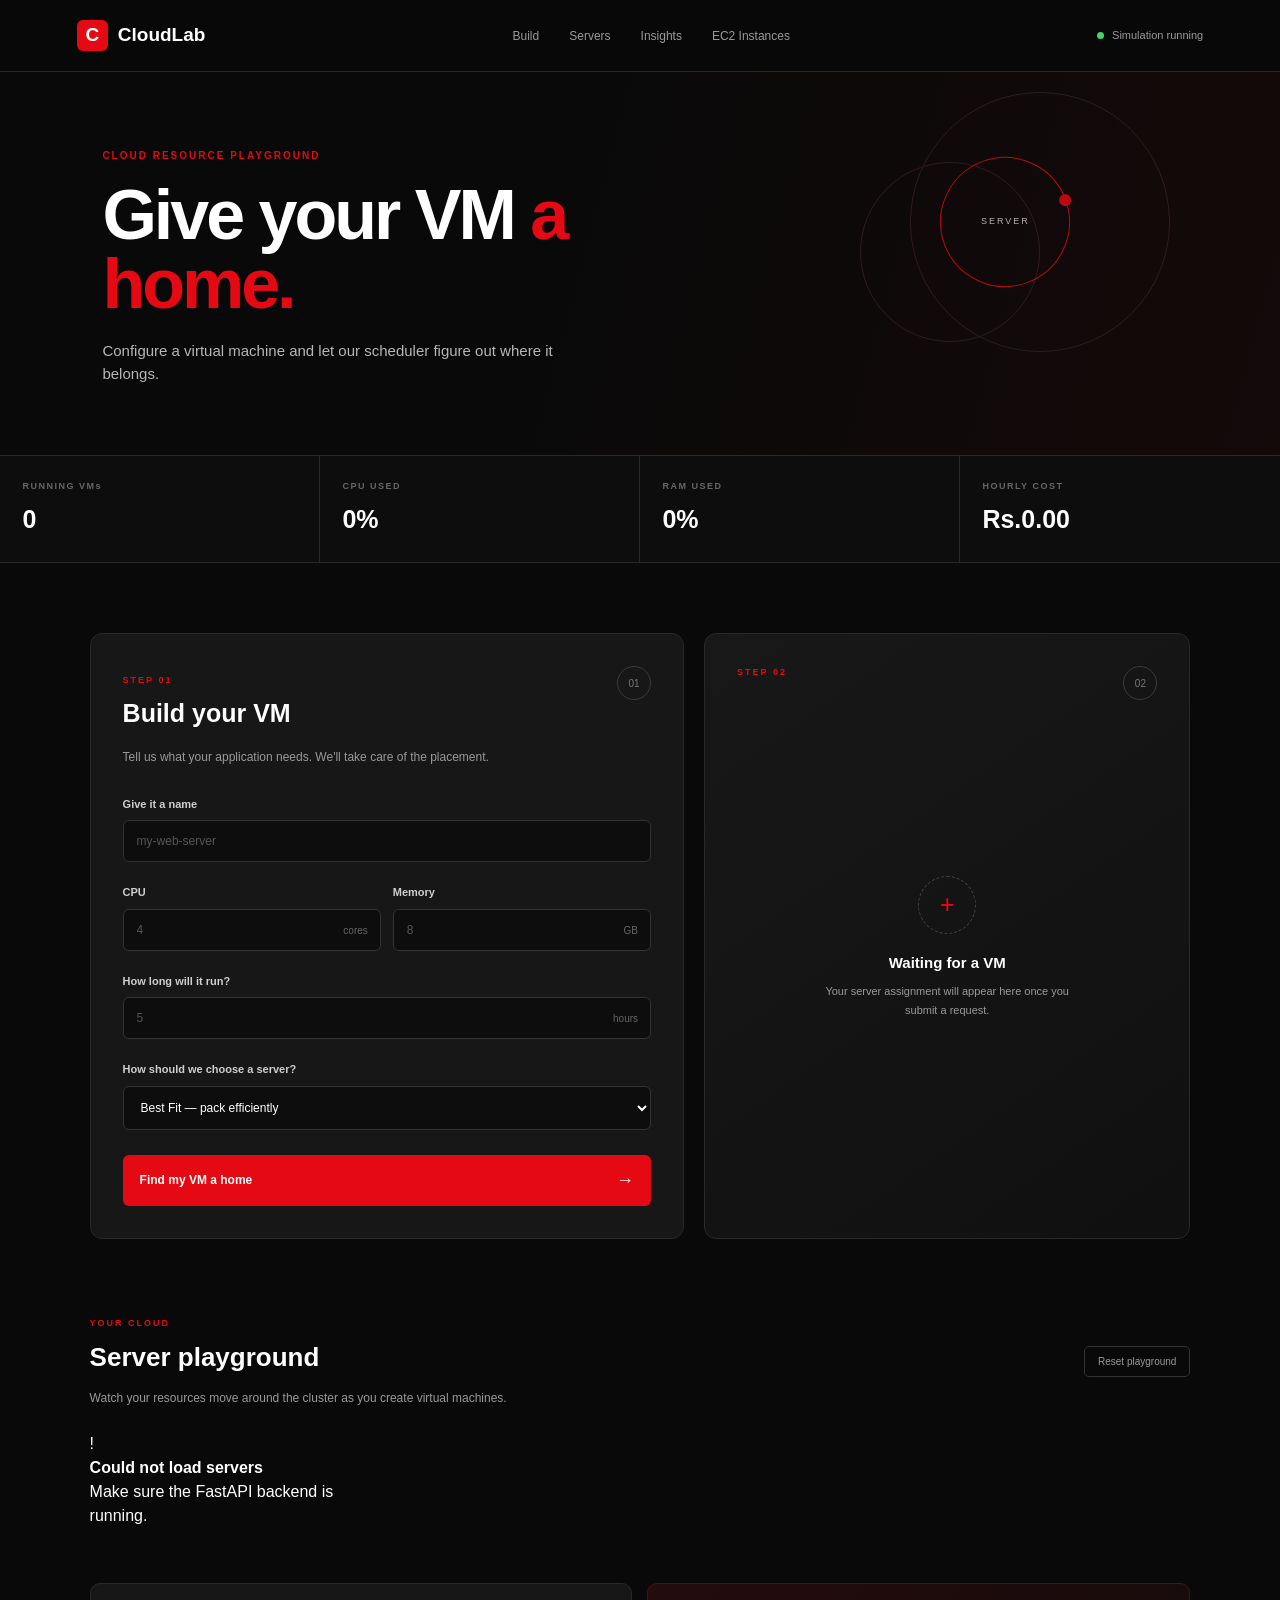
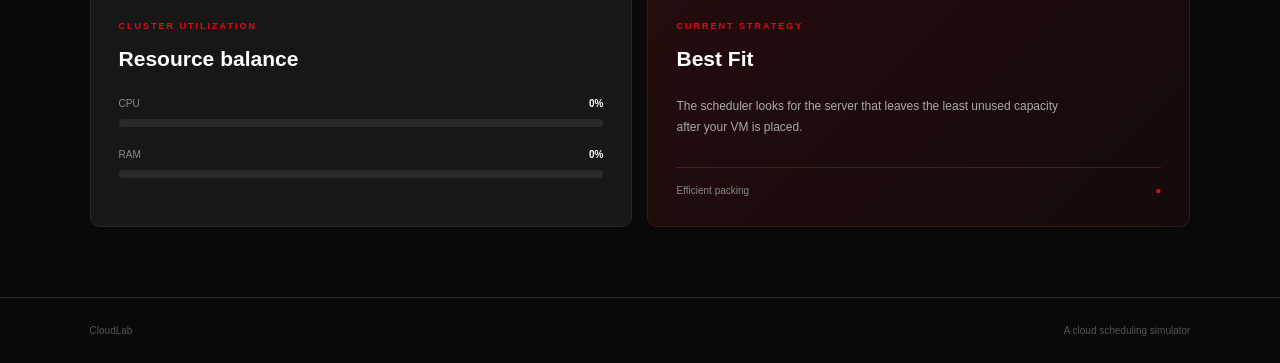
==== frontend/index.html @ a7b3559a "Initial commit" ====
<!DOCTYPE html>
<html lang="en">

<head>

    <meta charset="UTF-8">

    <meta
        name="viewport"
        content="width=device-width, initial-scale=1.0"
    >

    <title>CloudLab — Build Your VM</title>

    <link
        rel="stylesheet"
        href="style.css"
    >

</head>


<body>

    <header class="navbar">

        <div class="logo">

            <span class="logo-mark">
                C
            </span>

            <span>
                CloudLab
            </span>

        </div>


        <nav>

            <a href="#build">
                Build
            </a>

            <a href="#servers">
                Servers
            </a>

            <a href="#analytics">
                Insights
            </a>
            <a href="ec2.html">
                EC2 Instances
            </a>

        </nav>


        <div class="status">

            <span></span>

            Simulation running

        </div>

    </header>

    <section class="hero">

        <div class="hero-content">

            <span class="hero-tag">
                CLOUD RESOURCE PLAYGROUND
            </span>

            <h1>
                Give your VM
                <span>a home.</span>
            </h1>

            <p>
                Configure a virtual machine and let our
                scheduler figure out where it belongs.
            </p>

        </div>


        <div class="hero-decoration">

            <div class="cloud cloud-one"></div>

            <div class="cloud cloud-two"></div>

            <div class="server-orbit">

                <div class="orbit-dot"></div>

            </div>

        </div>

    </section>

    <section class="quick-stats">

        <div class="stat">

            <span>
                RUNNING VMs
            </span>

            <strong id="activeVMs">
                0
            </strong>

        </div>


        <div class="stat">

            <span>
                CPU USED
            </span>

            <strong id="cpuUtilization">
                0%
            </strong>

        </div>


        <div class="stat">

            <span>
                RAM USED
            </span>

            <strong id="ramUtilization">
                0%
            </strong>

        </div>


        <div class="stat">

            <span>
                HOURLY COST
            </span>

            <strong id="hourlyCost">
                Rs.0.00
            </strong>

        </div>

    </section>

    <main id="build" class="content">

        <section class="build-layout">

            <div class="builder">

                <div class="section-heading">

                    <div>

                        <span>
                            STEP 01
                        </span>

                        <h2>
                            Build your VM
                        </h2>

                    </div>

                    <div class="step-circle">
                        01
                    </div>

                </div>


                <p class="helper-text">
                    Tell us what your application needs.
                    We'll take care of the placement.
                </p>


                <form id="vmForm">


                    <div class="input-group">

                        <label for="vmName">
                            Give it a name
                        </label>

                        <input
                            id="vmName"
                            type="text"
                            placeholder="my-web-server"
                            required
                        >

                    </div>



                    <div class="resource-selection">

                        <div class="resource-input">

                            <label for="cpu">
                                CPU
                            </label>

                            <div class="input-with-unit">

                                <input
                                    id="cpu"
                                    type="number"
                                    min="1"
                                    placeholder="4"
                                    required
                                >

                                <span>
                                    cores
                                </span>

                            </div>

                        </div>


                        <div class="resource-input">

                            <label for="ram">
                                Memory
                            </label>

                            <div class="input-with-unit">

                                <input
                                    id="ram"
                                    type="number"
                                    min="1"
                                    placeholder="8"
                                    required
                                >

                                <span>
                                    GB
                                </span>

                            </div>

                        </div>

                    </div>



                    <div class="input-group">

                        <label for="duration">
                            How long will it run?
                        </label>

                        <div class="duration-row">

                            <input
                                id="duration"
                                type="number"
                                min="0.5"
                                step="0.5"
                                placeholder="5"
                                required
                            >

                            <span>
                                hours
                            </span>

                        </div>

                    </div>



                    <div class="algorithm-choice">

                        <label>
                            How should we choose a server?
                        </label>

                        <select id="algorithm">

                            <option value="best_fit">
                                Best Fit — pack efficiently
                            </option>

                            <option value="first_fit">
                                First Fit — use the first available
                            </option>

                        </select>

                    </div>



                    <button
                        class="build-button"
                        type="submit"
                    >

                        <span>
                            Find my VM a home
                        </span>

                        <span class="button-arrow">
                            →
                        </span>

                    </button>


                </form>

            </div>



            <!-- RESULT -->

            <div class="result-card">

                <div class="result-top">

                    <span>
                        STEP 02
                    </span>

                    <div class="step-circle">
                        02
                    </div>

                </div>


                <div
                    id="allocationResult"
                    class="result-content"
                >

                    <div class="waiting">

                        <div class="waiting-icon">
                            +
                        </div>

                        <h3>
                            Waiting for a VM
                        </h3>

                        <p>
                            Your server assignment will
                            appear here once you submit
                            a request.
                        </p>

                    </div>

                </div>

            </div>


        </section>

        <section
            id="servers"
            class="servers-section"
        >

            <div class="section-title-row">

                <div>

                    <span>
                        YOUR CLOUD
                    </span>

                    <h2>
                        Server playground
                    </h2>

                </div>


                <button
                    id="resetButton"
                    class="reset"
                >
                    Reset playground
                </button>

            </div>


            <p class="section-description">
                Watch your resources move around the cluster
                as you create virtual machines.
            </p>


            <div
                id="serverGrid"
                class="server-grid"
            >

            </div>


        </section>



        <!-- INSIGHTS -->

        <section
            id="analytics"
            class="insights"
        >

            <div class="insight-card">

                <span>
                    CLUSTER UTILIZATION
                </span>

                <h3>
                    Resource balance
                </h3>


                <div class="big-progress">

                    <div class="progress-label">

                        <span>
                            CPU
                        </span>

                        <strong id="cpuChartValue">
                            0%
                        </strong>

                    </div>

                    <div class="track">

                        <div
                            id="cpuBar"
                            class="fill"
                        ></div>

                    </div>

                </div>


                <div class="big-progress">

                    <div class="progress-label">

                        <span>
                            RAM
                        </span>

                        <strong id="ramChartValue">
                            0%
                        </strong>

                    </div>

                    <div class="track">

                        <div
                            id="ramBar"
                            class="fill"
                        ></div>

                    </div>

                </div>

            </div>



            <div class="insight-card red-card">

                <span>
                    CURRENT STRATEGY
                </span>

                <h3>
                    Best Fit
                </h3>

                <p>
                    The scheduler looks for the server
                    that leaves the least unused capacity
                    after your VM is placed.
                </p>

                <div class="strategy-line">

                    <span>
                        Efficient packing
                    </span>

                    <span>
                        ●
                    </span>

                </div>

            </div>

        </section>


    </main>



    <footer>

        <span>
            CloudLab
        </span>

        <span>
            A cloud scheduling simulator
        </span>

    </footer>


    <script src="script.js"></script>

</body>

</html>
---- frontend/style.css ----
* {
    box-sizing: border-box;
    margin: 0;
    padding: 0;
}


:root {

    --black: #090909;

    --dark: #111111;

    --card: #171717;

    --card-light: #1e1e1e;

    --red: #e50914;

    --red-light: #ff2833;

    --cream: #f5f2ed;

    --white: #ffffff;

    --grey: #999999;

    --dark-grey: #666666;

    --line: #292929;

}


html {
    scroll-behavior: smooth;
}


body {

    font-family:
        Arial,
        Helvetica,
        sans-serif;

    background: var(--black);

    color: var(--white);

    line-height: 1.5;

}


/* ==============================================
   NAVBAR
============================================== */

.navbar {

    height: 72px;

    display: flex;

    align-items: center;

    justify-content: space-between;

    padding: 0 6%;

    border-bottom: 1px solid var(--line);

    background: rgba(9, 9, 9, 0.96);

    position: sticky;

    top: 0;

    z-index: 100;

}


.logo {

    display: flex;

    align-items: center;

    gap: 10px;

    font-size: 19px;

    font-weight: 700;

}


.logo-mark {

    width: 31px;

    height: 31px;

    display: flex;

    align-items: center;

    justify-content: center;

    background: var(--red);

    border-radius: 6px;

    font-weight: 900;

}


.navbar nav {

    display: flex;

    gap: 30px;

}


.navbar nav a {

    color: var(--grey);

    text-decoration: none;

    font-size: 12px;

    transition: 0.2s;

}


.navbar nav a:hover {

    color: white;

}


.status {

    display: flex;

    align-items: center;

    gap: 8px;

    color: var(--grey);

    font-size: 11px;

}


.status span {

    width: 7px;

    height: 7px;

    background: #46d369;

    border-radius: 50%;

}


/* ==============================================
   HERO
============================================== */

.hero {

    position: relative;

    min-height: 330px;

    padding: 70px 8%;

    overflow: hidden;

    background:
        linear-gradient(
            105deg,
            #090909 40%,
            #15090a
        );

}


.hero-content {

    position: relative;

    z-index: 2;

    max-width: 650px;

}


.hero-tag {

    display: inline-block;

    color: var(--red);

    font-size: 10px;

    font-weight: 700;

    letter-spacing: 2px;

    margin-bottom: 18px;

}


.hero h1 {

    font-size: clamp(42px, 6vw, 70px);

    line-height: 0.98;

    letter-spacing: -3px;

    margin-bottom: 22px;

}


.hero h1 span {

    color: var(--red);

}


.hero p {

    color: #b6b6b6;

    max-width: 490px;

    font-size: 15px;

}


.hero-decoration {

    position: absolute;

    right: 7%;

    top: 20px;

    width: 430px;

    height: 290px;

    opacity: 0.8;

}


.cloud {

    position: absolute;

    border: 1px solid #3b2022;

    border-radius: 50%;

}


.cloud-one {

    width: 260px;

    height: 260px;

    right: 20px;

    top: 0;

}


.cloud-two {

    width: 180px;

    height: 180px;

    right: 150px;

    top: 70px;

}


.server-orbit {

    position: absolute;

    width: 130px;

    height: 130px;

    border: 1px solid var(--red);

    border-radius: 50%;

    right: 120px;

    top: 65px;

    display: flex;

    align-items: center;

    justify-content: center;

    transform: rotate(-20deg);

}


.server-orbit::after {

    content: "SERVER";

    position: absolute;

    font-size: 9px;

    letter-spacing: 2px;

    color: #d8d8d8;

    transform: rotate(20deg);

}


.orbit-dot {

    width: 12px;

    height: 12px;

    background: var(--red);

    border-radius: 50%;

    position: absolute;

    right: -6px;

    top: 58px;

}


/* ==============================================
   STATS
============================================== */

.quick-stats {

    display: grid;

    grid-template-columns:
        repeat(4, 1fr);

    border-top: 1px solid var(--line);

    border-bottom: 1px solid var(--line);

    background: #0d0d0d;

}


.stat {

    padding: 24px 7%;

    border-right: 1px solid var(--line);

}


.stat:last-child {

    border-right: none;

}


.stat span {

    display: block;

    color: var(--dark-grey);

    font-size: 9px;

    font-weight: 700;

    letter-spacing: 1.5px;

    margin-bottom: 7px;

}


.stat strong {

    font-size: 25px;

}


/* ==============================================
   CONTENT
============================================== */

.content {

    width: 86%;

    max-width: 1250px;

    margin: 70px auto;

}


/* ==============================================
   BUILD
============================================== */

.build-layout {

    display: grid;

    grid-template-columns:
        1.1fr 0.9fr;

    gap: 20px;

}


.builder,
.result-card {

    background: var(--card);

    border: 1px solid var(--line);

    border-radius: 12px;

    padding: 32px;

}


.section-heading {

    display: flex;

    align-items: flex-start;

    justify-content: space-between;

}


.section-heading > div:first-child span,
.result-top > span {

    color: var(--red);

    font-size: 9px;

    font-weight: 800;

    letter-spacing: 2px;

}


.section-heading h2 {

    font-size: 25px;

    margin-top: 5px;

}


.step-circle {

    width: 34px;

    height: 34px;

    border: 1px solid #3b3b3b;

    border-radius: 50%;

    display: flex;

    align-items: center;

    justify-content: center;

    color: #777;

    font-size: 10px;

}


.helper-text {

    color: var(--grey);

    font-size: 12px;

    max-width: 420px;

    margin: 15px 0 30px;

}


/* FORM */

.input-group {

    margin-bottom: 22px;

}


.input-group label,
.resource-input label,
.algorithm-choice label {

    display: block;

    color: #cfcfcf;

    font-size: 11px;

    font-weight: 600;

    margin-bottom: 8px;

}


input,
select {

    width: 100%;

    border: 1px solid #333;

    background: #0d0d0d;

    color: white;

    border-radius: 6px;

    padding: 13px;

    outline: none;

    font-size: 12px;

    transition: 0.2s;

}


input:focus,
select:focus {

    border-color: var(--red);

}


input::placeholder {

    color: #555;

}


.resource-selection {

    display: grid;

    grid-template-columns:
        1fr 1fr;

    gap: 12px;

    margin-bottom: 22px;

}


.input-with-unit,
.duration-row {

    position: relative;

}


.input-with-unit input,
.duration-row input {

    padding-right: 65px;

}


.input-with-unit span,
.duration-row span {

    position: absolute;

    right: 13px;

    top: 50%;

    transform: translateY(-50%);

    color: #666;

    font-size: 10px;

}


.algorithm-choice {

    margin-bottom: 25px;

}


/* BUTTON */

.build-button {

    width: 100%;

    border: none;

    background: var(--red);

    color: white;

    border-radius: 6px;

    padding: 15px 17px;

    display: flex;

    align-items: center;

    justify-content: space-between;

    cursor: pointer;

    font-size: 12px;

    font-weight: 700;

    transition: 0.2s;

}


.build-button:hover {

    background: var(--red-light);

    transform: translateY(-2px);

}


.button-arrow {

    font-size: 18px;

}


/* ==============================================
   RESULT
============================================== */

.result-card {

    background:
        linear-gradient(
            145deg,
            #181818,
            #101010
        );

}


.result-top {

    display: flex;

    align-items: flex-start;

    justify-content: space-between;

}


.result-content {

    height: calc(100% - 45px);

    min-height: 330px;

    display: flex;

    align-items: center;

    justify-content: center;

}


.waiting {

    text-align: center;

    max-width: 250px;

}


.waiting-icon {

    width: 58px;

    height: 58px;

    margin: 0 auto 18px;

    border: 1px dashed #444;

    border-radius: 50%;

    display: flex;

    align-items: center;

    justify-content: center;

    color: var(--red);

    font-size: 25px;

}


.waiting h3 {

    font-size: 15px;

    margin-bottom: 8px;

}


.waiting p {

    color: var(--grey);

    font-size: 11px;

    line-height: 1.7;

}


/* ==============================================
   SERVER PLAYGROUND
============================================== */

.servers-section {

    margin-top: 70px;

}


.section-title-row {

    display: flex;

    align-items: flex-end;

    justify-content: space-between;

}


.section-title-row > div span {

    color: var(--red);

    font-size: 9px;

    font-weight: 800;

    letter-spacing: 2px;

}


.section-title-row h2 {

    font-size: 26px;

    margin-top: 5px;

}


.section-description {

    color: var(--grey);

    font-size: 12px;

    margin: 12px 0 25px;

}


.reset {

    background: none;

    border: 1px solid #333;

    color: #999;

    padding: 9px 13px;

    border-radius: 5px;

    font-size: 10px;

    cursor: pointer;

}


.reset:hover {

    border-color: var(--red);

    color: white;

}


.server-grid {

    display: grid;

    grid-template-columns:
        repeat(4, 1fr);

    gap: 14px;

}


.server-card {

    background: var(--card);

    border: 1px solid var(--line);

    border-radius: 9px;

    padding: 20px;

    transition: 0.25s;

}


.server-card:hover {

    transform: translateY(-4px);

    border-color: #444;

}


.server-card.active {

    border-color: var(--red);

}


.server-title {

    display: flex;

    justify-content: space-between;

    align-items: center;

    margin-bottom: 22px;

}


.server-name {

    font-weight: 700;

    font-size: 13px;

}


.server-status {

    width: 7px;

    height: 7px;

    background: #46d369;

    border-radius: 50%;

}


.resource {

    margin-bottom: 17px;

}


.resource-info {

    display: flex;

    justify-content: space-between;

    margin-bottom: 7px;

    color: #777;

    font-size: 9px;

}


.resource-info strong {

    color: #aaa;

}


.progress-track {

    height: 6px;

    background: #292929;

    border-radius: 10px;

    overflow: hidden;

}


.progress-fill {

    height: 100%;

    background: var(--red);

    transition: width 0.6s ease;

}


.server-footer {

    border-top: 1px solid #292929;

    padding-top: 13px;

    display: flex;

    justify-content: space-between;

    color: #666;

    font-size: 9px;

}


.server-footer strong {

    color: #aaa;

}


/* ==============================================
   INSIGHTS
============================================== */

.insights {

    display: grid;

    grid-template-columns:
        1fr 1fr;

    gap: 15px;

    margin-top: 55px;

}


.insight-card {

    background: var(--card);

    border: 1px solid var(--line);

    border-radius: 10px;

    padding: 28px;

}


.insight-card > span {

    color: var(--red);

    font-size: 9px;

    font-weight: 800;

    letter-spacing: 2px;

}


.insight-card h3 {

    font-size: 21px;

    margin: 7px 0 22px;

}


.big-progress {

    margin-bottom: 20px;

}


.progress-label {

    display: flex;

    justify-content: space-between;

    color: #888;

    font-size: 10px;

    margin-bottom: 8px;

}


.progress-label strong {

    color: white;

}


.track {

    height: 8px;

    background: #292929;

    border-radius: 20px;

    overflow: hidden;

}


.fill {

    height: 100%;

    width: 0;

    background: var(--red);

    transition: width 0.6s;

}


.red-card {

    background:
        linear-gradient(
            135deg,
            #250b0d,
            #130b0b
        );

    border-color: #421619;

}


.red-card p {

    color: #aaa;

    font-size: 12px;

    line-height: 1.7;

    max-width: 400px;

}


.strategy-line {

    margin-top: 30px;

    padding-top: 15px;

    border-top: 1px solid #482022;

    display: flex;

    justify-content: space-between;

    color: #888;

    font-size: 10px;

}


.strategy-line span:last-child {

    color: var(--red);

}


/* ==============================================
   FOOTER
============================================== */

footer {

    border-top: 1px solid var(--line);

    padding: 25px 7%;

    display: flex;

    justify-content: space-between;

    color: #555;

    font-size: 10px;

}


/* ==============================================
   RESPONSIVE
============================================== */

@media (max-width: 950px) {

    .hero-decoration {
        opacity: 0.25;
    }

    .build-layout {
        grid-template-columns: 1fr;
    }

    .server-grid {
        grid-template-columns:
            repeat(2, 1fr);
    }

}


@media (max-width: 650px) {

    .navbar {
        padding: 0 5%;
    }

    .navbar nav {
        display: none;
    }

    .hero {
        padding: 55px 7%;
    }

    .hero h1 {
        font-size: 45px;
    }

    .quick-stats {
        grid-template-columns:
            repeat(2, 1fr);
    }

    .stat {
        border-bottom: 1px solid var(--line);
    }

    .content {
        width: 90%;
        margin: 45px auto;
    }

    .builder,
    .result-card {
        padding: 23px;
    }

    .resource-selection {
        grid-template-columns: 1fr;
    }

    .server-grid,
    .insights {
        grid-template-columns: 1fr;
    }

    .section-title-row {
        align-items: flex-start;
        gap: 15px;
        flex-direction: column;
    }

    footer {
        flex-direction: column;
        gap: 8px;
    }

}
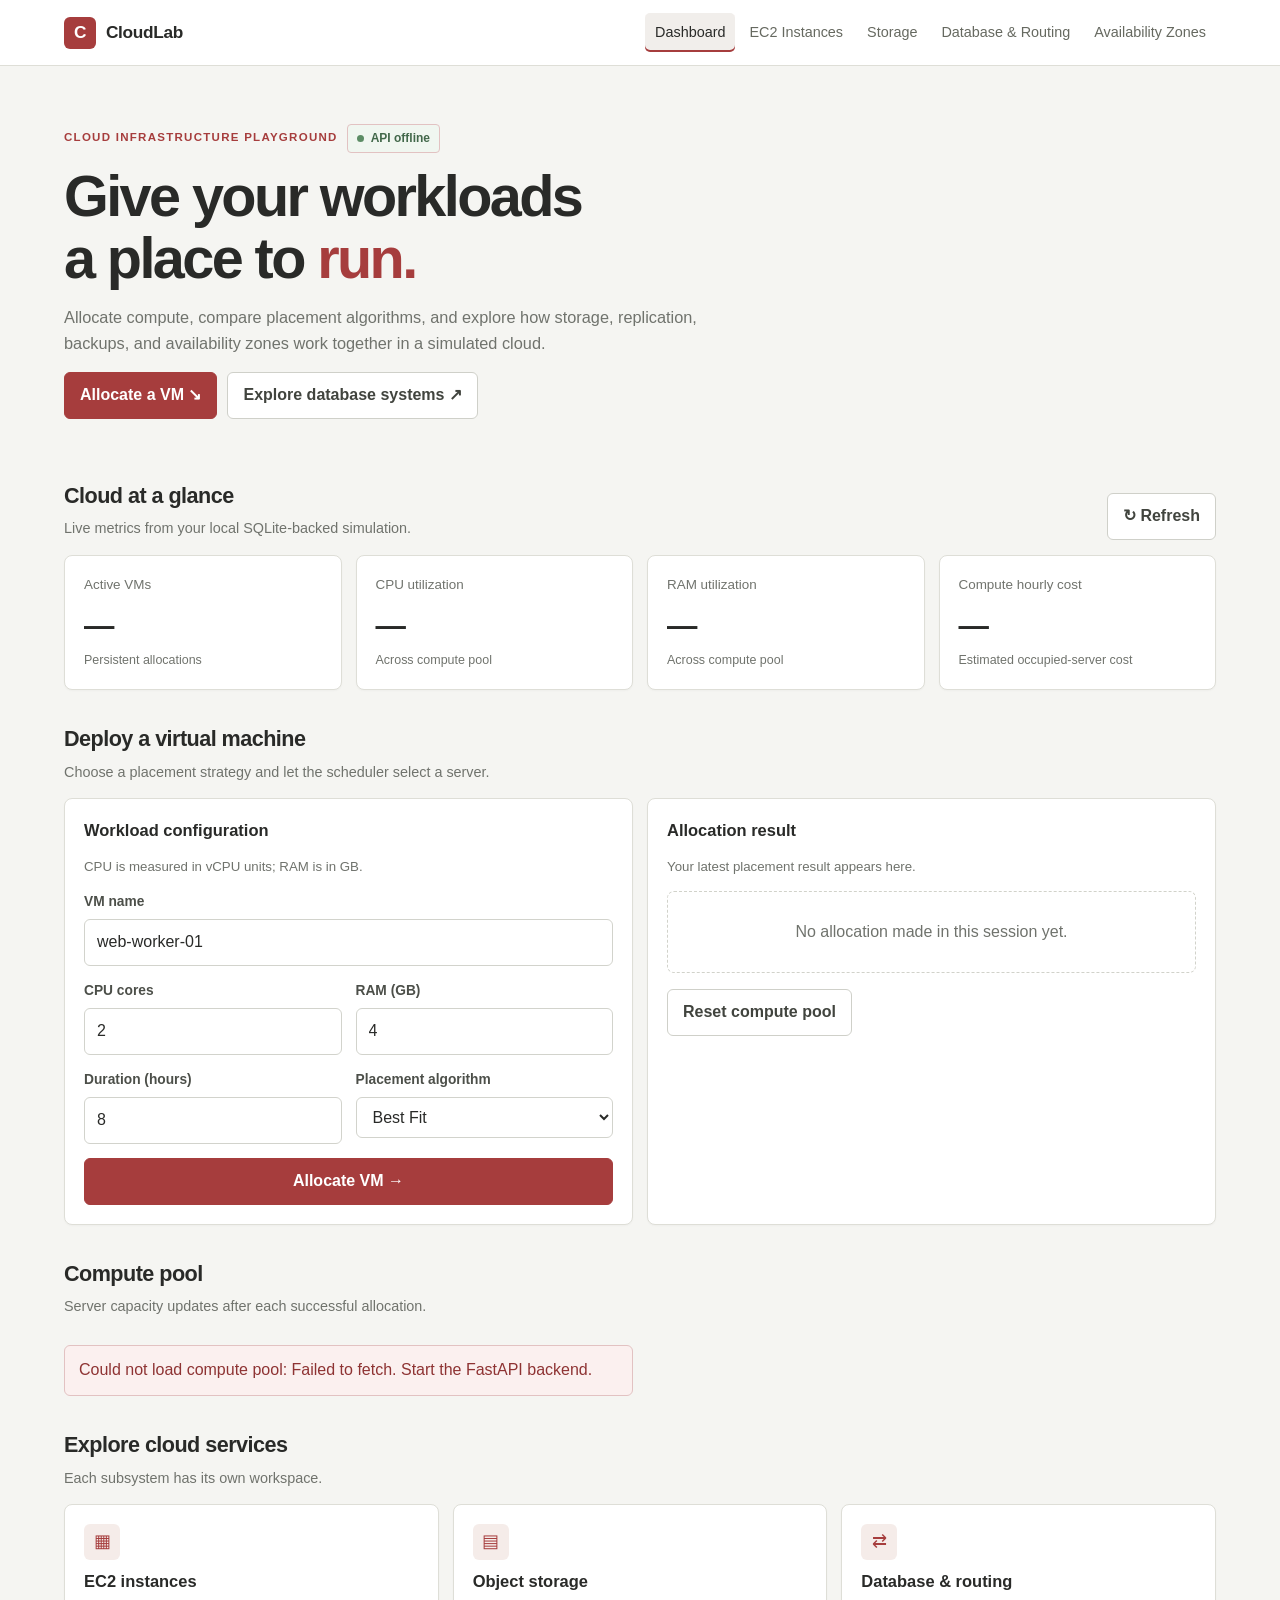
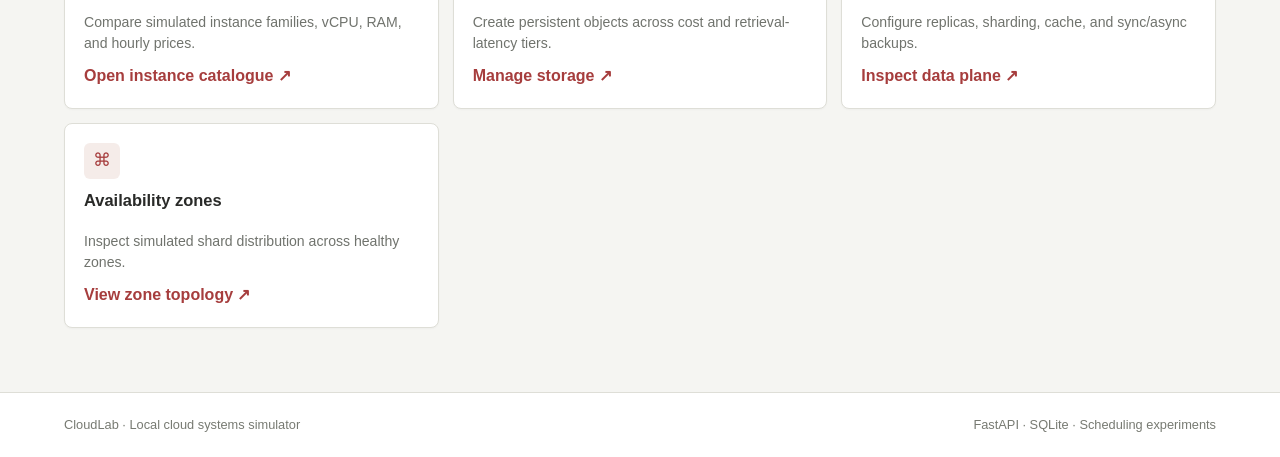
==== commit f98141f9: "Added more features" ====
--- a/frontend/index.html
+++ b/frontend/index.html
@@ -1,563 +1,87 @@
-<!DOCTYPE html>
-<html lang="en">
-
-<head>
-
-    <meta charset="UTF-8">
-
-    <meta
-        name="viewport"
-        content="width=device-width, initial-scale=1.0"
-    >
-
-    <title>CloudLab — Build Your VM</title>
-
-    <link
-        rel="stylesheet"
-        href="style.css"
-    >
-
-</head>
-
-
+<!doctype html>
+<html lang="en"><head><meta charset="utf-8"><meta name="viewport" content="width=device-width,initial-scale=1"><title>CloudLab — Resource Simulator</title><link rel="stylesheet" href="style.css"></head>
 <body>
 
-    <header class="navbar">
+<header class="navbar">
+  <a class="brand" href="index.html"><span class="brand-mark">C</span><span>CloudLab</span></a>
+  <nav class="nav-links">
+    <a href="index.html" data-nav="dashboard">Dashboard</a>
+    <a href="ec2.html" data-nav="ec2">EC2 Instances</a>
+    <a href="storage.html" data-nav="storage">Storage</a>
+    <a href="load-balancer.html" data-nav="database">Database & Routing</a>
+    <a href="availability-zones.html" data-nav="zones">Availability Zones</a>
+  </nav>
+</header>
 
-        <div class="logo">
-
-            <span class="logo-mark">
-                C
-            </span>
-
-            <span>
-                CloudLab
-            </span>
-
-        </div>
-
-
-        <nav>
-
-            <a href="#build">
-                Build
-            </a>
-
-            <a href="#servers">
-                Servers
-            </a>
-
-            <a href="#analytics">
-                Insights
-            </a>
-            <a href="ec2.html">
-                EC2 Instances
-            </a>
-
-        </nav>
-
-
-        <div class="status">
-
-            <span></span>
-
-            Simulation running
-
-        </div>
-
-    </header>
-
-    <section class="hero">
-
-        <div class="hero-content">
-
-            <span class="hero-tag">
-                CLOUD RESOURCE PLAYGROUND
-            </span>
-
-            <h1>
-                Give your VM
-                <span>a home.</span>
-            </h1>
-
-            <p>
-                Configure a virtual machine and let our
-                scheduler figure out where it belongs.
-            </p>
-
-        </div>
-
-
-        <div class="hero-decoration">
-
-            <div class="cloud cloud-one"></div>
-
-            <div class="cloud cloud-two"></div>
-
-            <div class="server-orbit">
-
-                <div class="orbit-dot"></div>
-
-            </div>
-
-        </div>
-
-    </section>
-
-    <section class="quick-stats">
-
-        <div class="stat">
-
-            <span>
-                RUNNING VMs
-            </span>
-
-            <strong id="activeVMs">
-                0
-            </strong>
-
-        </div>
-
-
-        <div class="stat">
-
-            <span>
-                CPU USED
-            </span>
-
-            <strong id="cpuUtilization">
-                0%
-            </strong>
-
-        </div>
-
-
-        <div class="stat">
-
-            <span>
-                RAM USED
-            </span>
-
-            <strong id="ramUtilization">
-                0%
-            </strong>
-
-        </div>
-
-
-        <div class="stat">
-
-            <span>
-                HOURLY COST
-            </span>
-
-            <strong id="hourlyCost">
-                Rs.0.00
-            </strong>
-
-        </div>
-
-    </section>
-
-    <main id="build" class="content">
-
-        <section class="build-layout">
-
-            <div class="builder">
-
-                <div class="section-heading">
-
-                    <div>
-
-                        <span>
-                            STEP 01
-                        </span>
-
-                        <h2>
-                            Build your VM
-                        </h2>
-
-                    </div>
-
-                    <div class="step-circle">
-                        01
-                    </div>
-
-                </div>
-
-
-                <p class="helper-text">
-                    Tell us what your application needs.
-                    We'll take care of the placement.
-                </p>
-
-
-                <form id="vmForm">
-
-
-                    <div class="input-group">
-
-                        <label for="vmName">
-                            Give it a name
-                        </label>
-
-                        <input
-                            id="vmName"
-                            type="text"
-                            placeholder="my-web-server"
-                            required
-                        >
-
-                    </div>
-
-
-
-                    <div class="resource-selection">
-
-                        <div class="resource-input">
-
-                            <label for="cpu">
-                                CPU
-                            </label>
-
-                            <div class="input-with-unit">
-
-                                <input
-                                    id="cpu"
-                                    type="number"
-                                    min="1"
-                                    placeholder="4"
-                                    required
-                                >
-
-                                <span>
-                                    cores
-                                </span>
-
-                            </div>
-
-                        </div>
-
-
-                        <div class="resource-input">
-
-                            <label for="ram">
-                                Memory
-                            </label>
-
-                            <div class="input-with-unit">
-
-                                <input
-                                    id="ram"
-                                    type="number"
-                                    min="1"
-                                    placeholder="8"
-                                    required
-                                >
-
-                                <span>
-                                    GB
-                                </span>
-
-                            </div>
-
-                        </div>
-
-                    </div>
-
-
-
-                    <div class="input-group">
-
-                        <label for="duration">
-                            How long will it run?
-                        </label>
-
-                        <div class="duration-row">
-
-                            <input
-                                id="duration"
-                                type="number"
-                                min="0.5"
-                                step="0.5"
-                                placeholder="5"
-                                required
-                            >
-
-                            <span>
-                                hours
-                            </span>
-
-                        </div>
-
-                    </div>
-
-
-
-                    <div class="algorithm-choice">
-
-                        <label>
-                            How should we choose a server?
-                        </label>
-
-                        <select id="algorithm">
-
-                            <option value="best_fit">
-                                Best Fit — pack efficiently
-                            </option>
-
-                            <option value="first_fit">
-                                First Fit — use the first available
-                            </option>
-
-                        </select>
-
-                    </div>
-
-
-
-                    <button
-                        class="build-button"
-                        type="submit"
-                    >
-
-                        <span>
-                            Find my VM a home
-                        </span>
-
-                        <span class="button-arrow">
-                            →
-                        </span>
-
-                    </button>
-
-
-                </form>
-
-            </div>
-
-
-
-            <!-- RESULT -->
-
-            <div class="result-card">
-
-                <div class="result-top">
-
-                    <span>
-                        STEP 02
-                    </span>
-
-                    <div class="step-circle">
-                        02
-                    </div>
-
-                </div>
-
-
-                <div
-                    id="allocationResult"
-                    class="result-content"
-                >
-
-                    <div class="waiting">
-
-                        <div class="waiting-icon">
-                            +
-                        </div>
-
-                        <h3>
-                            Waiting for a VM
-                        </h3>
-
-                        <p>
-                            Your server assignment will
-                            appear here once you submit
-                            a request.
-                        </p>
-
-                    </div>
-
-                </div>
-
-            </div>
-
-
-        </section>
-
-        <section
-            id="servers"
-            class="servers-section"
-        >
-
-            <div class="section-title-row">
-
-                <div>
-
-                    <span>
-                        YOUR CLOUD
-                    </span>
-
-                    <h2>
-                        Server playground
-                    </h2>
-
-                </div>
-
-
-                <button
-                    id="resetButton"
-                    class="reset"
-                >
-                    Reset playground
-                </button>
-
-            </div>
-
-
-            <p class="section-description">
-                Watch your resources move around the cluster
-                as you create virtual machines.
-            </p>
-
-
-            <div
-                id="serverGrid"
-                class="server-grid"
-            >
-
-            </div>
-
-
-        </section>
-
-
-
-        <!-- INSIGHTS -->
-
-        <section
-            id="analytics"
-            class="insights"
-        >
-
-            <div class="insight-card">
-
-                <span>
-                    CLUSTER UTILIZATION
-                </span>
-
-                <h3>
-                    Resource balance
-                </h3>
-
-
-                <div class="big-progress">
-
-                    <div class="progress-label">
-
-                        <span>
-                            CPU
-                        </span>
-
-                        <strong id="cpuChartValue">
-                            0%
-                        </strong>
-
-                    </div>
-
-                    <div class="track">
-
-                        <div
-                            id="cpuBar"
-                            class="fill"
-                        ></div>
-
-                    </div>
-
-                </div>
-
-
-                <div class="big-progress">
-
-                    <div class="progress-label">
-
-                        <span>
-                            RAM
-                        </span>
-
-                        <strong id="ramChartValue">
-                            0%
-                        </strong>
-
-                    </div>
-
-                    <div class="track">
-
-                        <div
-                            id="ramBar"
-                            class="fill"
-                        ></div>
-
-                    </div>
-
-                </div>
-
-            </div>
-
-
-
-            <div class="insight-card red-card">
-
-                <span>
-                    CURRENT STRATEGY
-                </span>
-
-                <h3>
-                    Best Fit
-                </h3>
-
-                <p>
-                    The scheduler looks for the server
-                    that leaves the least unused capacity
-                    after your VM is placed.
-                </p>
-
-                <div class="strategy-line">
-
-                    <span>
-                        Efficient packing
-                    </span>
-
-                    <span>
-                        ●
-                    </span>
-
-                </div>
-
-            </div>
-
-        </section>
-
-
-    </main>
-
-
-
-    <footer>
-
-        <span>
-            CloudLab
+<main>
+  <section class="hero">
+    <div class="status-line">
+        <span class="eyebrow">Cloud infrastructure playground</span>
+        <span class="status">
+            <span class="dot"></span>
+            <span id="apiStatus">Checking API</span>
         </span>
-
-        <span>
-            A cloud scheduling simulator
-        </span>
-
-    </footer>
-
-
-    <script src="script.js"></script>
-
-</body>
-
-</html>+    </div>
+    <h1>Give your workloads<br>a place to <span style="color:var(--red)">run.</span></h1>
+    <p>Allocate compute, compare placement algorithms, and explore how storage, replication, backups, and availability zones work together in a simulated cloud.</p>
+    <div class="actions">
+        <a class="btn" href="#allocate">Allocate a VM ↘</a>
+        <a class="btn secondary" href="load-balancer.html">Explore database systems ↗</a>
+    </div>
+  </section>
+  <div class="section-head"><div>
+    <h2>Cloud at a glance</h2><p>Live metrics from your local SQLite-backed simulation.</p></div>
+    <button class="btn secondary" id="refreshBtn">↻ Refresh</button>
+</div>
+<section class="grid">
+    <article class="metric"><div class="label">Active VMs</div><div class="value" id="activeVms">—</div><div class="note">Persistent allocations</div></article>
+    <article class="metric"><div class="label">CPU utilization</div><div class="value" id="cpuUsage">—</div><div class="note">Across compute pool</div></article>
+    <article class="metric"><div class="label">RAM utilization</div><div class="value" id="ramUsage">—</div><div class="note">Across compute pool</div></article>
+    <article class="metric"><div class="label">Compute hourly cost</div><div class="value" id="hourlyCost">—</div><div class="note">Estimated occupied-server cost</div></article>
+  </section>
+  <div class="section-head" id="allocate">
+    <div>
+        <h2>Deploy a virtual machine</h2>
+        <p>Choose a placement strategy and let the scheduler select a server.</p>
+    </div>
+</div>
+  <section class="grid two">
+    <article class="panel">
+      <h3>Workload configuration</h3>
+      <p class="muted small">CPU is measured in vCPU units; RAM is in GB.</p>
+      <form id="vmForm" class="form-grid">
+        <div class="field full"><label for="vmName">VM name</label><input id="vmName" required maxlength="60" value="web-worker-01"></div>
+        <div class="field"><label for="vmCpu">CPU cores</label><input id="vmCpu" type="number" min="1" max="64" value="2" required></div>
+        <div class="field"><label for="vmRam">RAM (GB)</label><input id="vmRam" type="number" min="1" max="256" value="4" required></div>
+        <div class="field"><label for="vmDuration">Duration (hours)</label><input id="vmDuration" type="number" min=".1" max="8760" step=".1" value="8" required></div>
+        <div class="field"><label for="vmAlgorithm">Placement algorithm</label><select id="vmAlgorithm"><option value="best_fit">Best Fit</option><option value="first_fit">First Fit</option></select></div>
+        <div class="field full"><button class="btn" type="submit">Allocate VM →</button></div>
+      </form><div id="allocationFeedback" class="feedback hidden"></div>
+    </article>
+    <article class="panel">
+        <h3>Allocation result</h3>
+        <p class="muted small">Your latest placement result appears here.</p>
+        <div id="allocationResult" class="empty">No allocation made in this session yet.</div>
+        <div class="actions"><button class="btn secondary" id="resetCompute">Reset compute pool</button></div>
+        <div id="resetFeedback" class="feedback hidden"></div>
+    </article>
+  </section>
+  <div class="section-head">
+    <div>
+        <h2>Compute pool</h2>
+        <p>Server capacity updates after each successful allocation.</p>
+    </div>
+</div>
+  <section id="serverGrid" class="grid two">
+    <div class="empty">Loading servers…</div>
+</section>
+  <div class="section-head"><div><h2>Explore cloud services</h2><p>Each subsystem has its own workspace.</p></div></div>
+  <section class="grid three">
+    <a class="service-card" href="ec2.html"><span class="service-icon">▦</span><h3>EC2 instances</h3><p>Compare simulated instance families, vCPU, RAM, and hourly prices.</p><span class="arrow">Open instance catalogue ↗</span></a>
+    <a class="service-card" href="storage.html"><span class="service-icon">▤</span><h3>Object storage</h3><p>Create persistent objects across cost and retrieval-latency tiers.</p><span class="arrow">Manage storage ↗</span></a>
+    <a class="service-card" href="load-balancer.html"><span class="service-icon">⇄</span><h3>Database & routing</h3><p>Configure replicas, sharding, cache, and sync/async backups.</p><span class="arrow">Inspect data plane ↗</span></a>
+    <a class="service-card" href="availability-zones.html"><span class="service-icon">⌘</span><h3>Availability zones</h3><p>Inspect simulated shard distribution across healthy zones.</p><span class="arrow">View zone topology ↗</span></a>
+  </section>
+</main>
+<footer class="footer"><span>CloudLab · Local cloud systems simulator</span><span>FastAPI · SQLite · Scheduling experiments</span></footer>
+<script src="app.js"></script></body></html>
--- a/frontend/style.css
+++ b/frontend/style.css
@@ -1,1317 +1,545 @@
-* {
-    box-sizing: border-box;
+:root{
+    --bg:#f5f5f2;
+    --panel:#ffffff;
+    --panel2:#f0f0ec;
+    --line:#deded7;
+    --text:#292a28;
+    --muted:#70736d;
+    --red:#a63d3d;
+    --green:#47765a;
+    --amber:#9a702e
+}
+
+*{
+    box-sizing:border-box
+}
+html{
+    scroll-behavior:smooth
+}
+
+body{
+    margin:0;
+    background:var(--bg);
+    color:var(--text);
+    font-family:Inter,
+    "Segoe UI",Arial,sans-serif;
+    line-height:1.55
+}
+
+a{
+    color:inherit;
+    text-decoration:none
+}
+
+button,input,select,textarea{
+    font:inherit
+}
+
+button{cursor:pointer}
+.navbar{
+    min-height:66px;
+    display:flex;
+    align-items:center;
+    justify-content:space-between;
+    gap:20px;
+    padding:12px 5%;
+    border-bottom:1px solid var(--line);
+    background:#fff;
+    position:sticky;
+    top:0;
+    z-index:10
+}
+
+.brand{
+    display:flex;
+    align-items:center;
+    gap:10px;
+    font-size:1.08rem;
+    font-weight:750;
+    letter-spacing:-.02em;
+    white-space:nowrap
+}
+
+.brand-mark{
+    display:grid;
+    place-items:center;
+    background:var(--red);
+    color:#fff;
+    width:32px;
+    height:32px;
+    border-radius:6px;
+    font-weight:800
+}
+
+.nav-links{
+    display:flex;
+    align-items:center;
+    gap:4px;
+    flex-wrap:wrap
+}
+
+.nav-links a{
+    padding:8px 10px;
+    color:#666960;
+    border-radius:5px;
+    font-size:.9rem
+}
+
+.nav-links a:hover,.nav-links a.active{
+    background:#f1eeeb;color:var(--text)
+}
+
+.nav-links a.active{box-shadow:inset 0 -2px var(--red)}
+
+main{max-width:1200px;margin:0 auto;padding:36px 24px 64px}
+
+.eyebrow{
+    text-transform:uppercase;
+    letter-spacing:.11em;
+    font-size:.72rem;
+    font-weight:750;
+    color:var(--red)
+}
+
+.hero{padding:22px 0 28px;max-width:820px}
+.hero h1{
+    font-size:clamp(2.1rem,4.5vw,3.7rem);
+    line-height:1.08;
+    letter-spacing:-.045em;
+    margin:12px 0 15px;
+    font-weight:750
+}
+
+.hero p{color:var(--muted);font-size:1.02rem;max-width:700px}
+.section-head{
+    display:flex;
+    align-items:end;
+    justify-content:space-between;
+    gap:20px;
+    margin:32px 0 15px
+}
+
+.section-head h2{
+    margin:0;
+    font-size:1.35rem;
+    letter-spacing:-.025em
+}
+
+.section-head p{
+    margin:5px 0 0;
+    color:var(--muted);
+    font-size:.9rem
+}
+
+
+.grid {
+    display: grid;
+    grid-template-columns: repeat(4, minmax(0, 1fr));
+    gap: 14px;
+}
+
+.grid.two {
+    grid-template-columns: repeat(2, minmax(0, 1fr));
+}
+
+.grid.three {
+    grid-template-columns: repeat(3, minmax(0, 1fr));
+}
+
+.panel, .metric, .server-card, .service-card {
+    background: var(--panel);
+    border: 1px solid var(--line);
+    border-radius: 8px;
+    padding: 19px;
+    min-width: 0;
+    box-shadow: 0 1px 2px #25251a08;
+}
+
+.metric .label {
+    color: var(--muted);
+    font-size: 0.84rem;
+}
+
+.metric .value {
+    font-size: 1.9rem;
+    font-weight: 750;
+    letter-spacing: -0.035em;
+    margin: 6px 0 2px;
+}
+
+.metric .note {
+    color: var(--muted);
+    font-size: 0.78rem;
+}
+
+.panel h3, .server-card h3, .service-card h3 {
+    margin: 0 0 8px;
+    font-size: 1.03rem;
+}
+
+.muted {
+    color: var(--muted);
+}
+
+.small {
+    font-size: 0.83rem;
+}
+
+.form-grid {
+    display: grid;
+    grid-template-columns: repeat(2, minmax(0, 1fr));
+    gap: 14px;
+}
+
+.field {
+    display: flex;
+    flex-direction: column;
+    gap: 7px;
+}
+
+.field.full {
+    grid-column: 1 / -1;
+}
+
+.field label {
+    color: #4c4f49;
+    font-size: 0.86rem;
+    font-weight: 650;
+}
+
+.field input,
+.field select,
+.field textarea {
+    width: 100%;
+    background: #fff;
+    border: 1px solid #d2d3cc;
+    border-radius: 6px;
+    padding: 10px 12px;
+    color: var(--text);
+    outline: none;
+}
+
+.field input:focus,
+.field select:focus,
+.field textarea:focus {
+    border-color: var(--red);
+    box-shadow: 0 0 0 2px #a63d3d14;
+}
+
+.check-row {
+    display: flex;
+    align-items: center;
+    gap: 10px;
+    color: #4c4f49;
+}
+
+.btn {
+    display: inline-flex;
+    align-items: center;
+    justify-content: center;
+    gap: 8px;
+    background: var(--red);
+    border: 1px solid var(--red);
+    color: #fff;
+    padding: 10px 15px;
+    border-radius: 6px;
+    font-weight: 700;
+    transition: background 0.15s;
+}
+
+.btn:hover {
+    background: #873030;
+}
+
+.btn.secondary {
+    background: #fff;
+    border-color: #cfd0c9;
+    color: #41443e;
+}
+
+.btn.secondary:hover {
+    background: #f0f0ec;
+}
+
+.btn.danger {
+    background: #fff;
+    border-color: #d8b8b8;
+    color: #923a3a;
+}
+
+.actions {
+    display: flex;
+    gap: 10px;
+    flex-wrap: wrap;
+    margin-top: 16px;
+}
+
+.status {
+    display: inline-flex;
+    align-items: center;
+    gap: 7px;
+    border: 1px solid #c7d9cb;
+    background: #f0f6f0;
+    color: #42684a;
+    padding: 4px 9px;
+    border-radius: 4px;
+    font-size: 0.75rem;
+    font-weight: 700;
+}
+
+.dot {
+    width: 7px;
+    height: 7px;
+    background: #5c8c65;
+    border-radius: 50%;
+}
+
+.feedback {
+    padding: 12px 14px;
+    border-radius: 6px;
+    margin-top: 13px;
+    background: #f1f1ec;
+    border: 1px solid #deded7;
+    color: #41443e;
+    white-space: pre-wrap;
+    overflow-wrap: anywhere;
+}
+
+.feedback.error {
+    border-color: #e2c2c2;
+    background: #fbf0ef;
+    color: #8e3333;
+}
+
+.feedback.success {
+    border-color: #c7d9cb;
+    background: #f0f6f0;
+    color: #42684a;
+}
+
+.hidden {
+    display: none !important;
+}
+
+.progress {
+    height: 7px;
+    background: #e8e8e2;
+    border-radius: 4px;
+    overflow: hidden;
+    margin: 10px 0;
+}
+
+.progress span {
+    display: block;
+    height: 100%;
+    background: var(--red);
+    border-radius: 4px;
+}
+
+.server-card .server-top {
+    display: flex;
+    justify-content: space-between;
+    gap: 10px;
+    align-items: center;
+}
+
+.server-card h3 {
     margin: 0;
-    padding: 0;
-}
-
-
-:root {
-
-    --black: #090909;
-
-    --dark: #111111;
-
-    --card: #171717;
-
-    --card-light: #1e1e1e;
-
-    --red: #e50914;
-
-    --red-light: #ff2833;
-
-    --cream: #f5f2ed;
-
-    --white: #ffffff;
-
-    --grey: #999999;
-
-    --dark-grey: #666666;
-
-    --line: #292929;
-
-}
-
-
-html {
-    scroll-behavior: smooth;
-}
-
-
-body {
-
-    font-family:
-        Arial,
-        Helvetica,
-        sans-serif;
-
-    background: var(--black);
-
-    color: var(--white);
-
-    line-height: 1.5;
-
-}
-
-
-/* ==============================================
-   NAVBAR
-============================================== */
-
-.navbar {
-
-    height: 72px;
-
-    display: flex;
-
+}
+
+.pill {
+    border: 1px solid var(--line);
+    border-radius: 4px;
+    padding: 3px 8px;
+    font-size: 0.72rem;
+    color: #666960;
+    background: #fafaf8;
+}
+
+.server-card .resource {
+    margin-top: 17px;
+}
+
+.resource-head {
+    display: flex;
+    justify-content: space-between;
+    font-size: 0.82rem;
+    gap: 10px;
+}
+
+.vm-list {
+    margin-top: 14px;
+    border-top: 1px solid var(--line);
+    padding-top: 10px;
+}
+
+.vm-chip {
+    font-size: 0.78rem;
+    color: #50534d;
+    padding: 5px 0;
+    display: flex;
+    justify-content: space-between;
+    gap: 10px;
+}
+
+.service-card {
+    display: flex;
+    flex-direction: column;
+    gap: 9px;
+    min-height: 170px;
+    transition: border-color 0.15s;
+}
+
+.service-card:hover {
+    border-color: #c9aaa5;
+}
+
+.service-icon {
+    width: 36px;
+    height: 36px;
+    border-radius: 6px;
+    background: #f5ece9;
+    color: var(--red);
+    display: grid;
+    place-items: center;
+    font-size: 1.1rem;
+}
+
+.service-card p {
+    color: var(--muted);
+    font-size: 0.88rem;
+    margin: 0;
+    flex: 1;
+}
+
+.service-card .arrow {
+    color: var(--red);
+    font-weight: 750;
+}
+
+.table-wrap {
+    overflow: auto;
+}
+
+table {
+    width: 100%;
+    border-collapse: collapse;
+    font-size: 0.87rem;
+}
+
+th,
+td {
+    text-align: left;
+    padding: 12px 10px;
+    border-bottom: 1px solid var(--line);
+    white-space: nowrap;
+}
+
+th {
+    color: #73766e;
+    font-size: 0.74rem;
+    text-transform: uppercase;
+    letter-spacing: 0.06em;
+    background: #fafaf8;
+}
+
+td {
+    color: #383a35;
+}
+
+.empty {
+    padding: 28px;
+    text-align: center;
+    color: var(--muted);
+    border: 1px dashed #d1d2ca;
+    border-radius: 7px;
+}
+
+.code {
+    font-family: Consolas, monospace;
+    background: #f0f0ec;
+    padding: 2px 5px;
+    border-radius: 3px;
+    color: #8f3939;
+}
+
+.footer {
+    border-top: 1px solid var(--line);
+    padding: 22px 5%;
+    color: #777a72;
+    font-size: 0.8rem;
+    display: flex;
+    justify-content: space-between;
+    gap: 15px;
+    flex-wrap: wrap;
+    background: #fff;
+}
+
+.status-line {
+    display: flex;
+    gap: 9px;
     align-items: center;
-
-    justify-content: space-between;
-
-    padding: 0 6%;
-
-    border-bottom: 1px solid var(--line);
-
-    background: rgba(9, 9, 9, 0.96);
-
-    position: sticky;
-
-    top: 0;
-
-    z-index: 100;
-
-}
-
-
-.logo {
-
-    display: flex;
-
-    align-items: center;
-
-    gap: 10px;
-
-    font-size: 19px;
-
-    font-weight: 700;
-
-}
-
-
-.logo-mark {
-
-    width: 31px;
-
-    height: 31px;
-
-    display: flex;
-
-    align-items: center;
-
-    justify-content: center;
-
-    background: var(--red);
-
+    flex-wrap: wrap;
+}
+
+.zone-card {
+    border-top: 3px solid #b77b72;
+}
+
+.record-result {
+    background: #f7f7f3;
+    border: 1px solid var(--line);
     border-radius: 6px;
-
-    font-weight: 900;
-
-}
-
-
-.navbar nav {
-
-    display: flex;
-
-    gap: 30px;
-
-}
-
-
-.navbar nav a {
-
-    color: var(--grey);
-
-    text-decoration: none;
-
-    font-size: 12px;
-
-    transition: 0.2s;
-
-}
-
-
-.navbar nav a:hover {
-
-    color: white;
-
-}
-
-
-.status {
-
-    display: flex;
-
-    align-items: center;
-
-    gap: 8px;
-
-    color: var(--grey);
-
-    font-size: 11px;
-
-}
-
-
-.status span {
-
-    width: 7px;
-
-    height: 7px;
-
-    background: #46d369;
-
-    border-radius: 50%;
-
-}
-
-
-/* ==============================================
-   HERO
-============================================== */
-
-.hero {
-
-    position: relative;
-
-    min-height: 330px;
-
-    padding: 70px 8%;
-
-    overflow: hidden;
-
-    background:
-        linear-gradient(
-            105deg,
-            #090909 40%,
-            #15090a
-        );
-
-}
-
-
-.hero-content {
-
-    position: relative;
-
-    z-index: 2;
-
-    max-width: 650px;
-
-}
-
-
-.hero-tag {
-
-    display: inline-block;
-
-    color: var(--red);
-
-    font-size: 10px;
-
-    font-weight: 700;
-
-    letter-spacing: 2px;
-
-    margin-bottom: 18px;
-
-}
-
-
-.hero h1 {
-
-    font-size: clamp(42px, 6vw, 70px);
-
-    line-height: 0.98;
-
-    letter-spacing: -3px;
-
-    margin-bottom: 22px;
-
-}
-
-
-.hero h1 span {
-
-    color: var(--red);
-
-}
-
-
-.hero p {
-
-    color: #b6b6b6;
-
-    max-width: 490px;
-
-    font-size: 15px;
-
-}
-
-
-.hero-decoration {
-
-    position: absolute;
-
-    right: 7%;
-
-    top: 20px;
-
-    width: 430px;
-
-    height: 290px;
-
-    opacity: 0.8;
-
-}
-
-
-.cloud {
-
-    position: absolute;
-
-    border: 1px solid #3b2022;
-
-    border-radius: 50%;
-
-}
-
-
-.cloud-one {
-
-    width: 260px;
-
-    height: 260px;
-
-    right: 20px;
-
-    top: 0;
-
-}
-
-
-.cloud-two {
-
-    width: 180px;
-
-    height: 180px;
-
-    right: 150px;
-
-    top: 70px;
-
-}
-
-
-.server-orbit {
-
-    position: absolute;
-
-    width: 130px;
-
-    height: 130px;
-
-    border: 1px solid var(--red);
-
-    border-radius: 50%;
-
-    right: 120px;
-
-    top: 65px;
-
-    display: flex;
-
-    align-items: center;
-
-    justify-content: center;
-
-    transform: rotate(-20deg);
-
-}
-
-
-.server-orbit::after {
-
-    content: "SERVER";
-
-    position: absolute;
-
-    font-size: 9px;
-
-    letter-spacing: 2px;
-
-    color: #d8d8d8;
-
-    transform: rotate(20deg);
-
-}
-
-
-.orbit-dot {
-
-    width: 12px;
-
-    height: 12px;
-
-    background: var(--red);
-
-    border-radius: 50%;
-
-    position: absolute;
-
-    right: -6px;
-
-    top: 58px;
-
-}
-
-
-/* ==============================================
-   STATS
-============================================== */
-
-.quick-stats {
-
-    display: grid;
-
-    grid-template-columns:
-        repeat(4, 1fr);
-
-    border-top: 1px solid var(--line);
-
-    border-bottom: 1px solid var(--line);
-
-    background: #0d0d0d;
-
-}
-
-
-.stat {
-
-    padding: 24px 7%;
-
-    border-right: 1px solid var(--line);
-
-}
-
-
-.stat:last-child {
-
-    border-right: none;
-
-}
-
-
-.stat span {
-
-    display: block;
-
-    color: var(--dark-grey);
-
-    font-size: 9px;
-
-    font-weight: 700;
-
-    letter-spacing: 1.5px;
-
-    margin-bottom: 7px;
-
-}
-
-
-.stat strong {
-
-    font-size: 25px;
-
-}
-
-
-/* ==============================================
-   CONTENT
-============================================== */
-
-.content {
-
-    width: 86%;
-
-    max-width: 1250px;
-
-    margin: 70px auto;
-
-}
-
-
-/* ==============================================
-   BUILD
-============================================== */
-
-.build-layout {
-
-    display: grid;
-
-    grid-template-columns:
-        1.1fr 0.9fr;
-
-    gap: 20px;
-
-}
-
-
-.builder,
-.result-card {
-
-    background: var(--card);
-
-    border: 1px solid var(--line);
-
-    border-radius: 12px;
-
-    padding: 32px;
-
-}
-
-
-.section-heading {
-
-    display: flex;
-
-    align-items: flex-start;
-
-    justify-content: space-between;
-
-}
-
-
-.section-heading > div:first-child span,
-.result-top > span {
-
-    color: var(--red);
-
-    font-size: 9px;
-
-    font-weight: 800;
-
-    letter-spacing: 2px;
-
-}
-
-
-.section-heading h2 {
-
-    font-size: 25px;
-
-    margin-top: 5px;
-
-}
-
-
-.step-circle {
-
-    width: 34px;
-
-    height: 34px;
-
-    border: 1px solid #3b3b3b;
-
-    border-radius: 50%;
-
-    display: flex;
-
-    align-items: center;
-
-    justify-content: center;
-
-    color: #777;
-
-    font-size: 10px;
-
-}
-
-
-.helper-text {
-
-    color: var(--grey);
-
-    font-size: 12px;
-
-    max-width: 420px;
-
-    margin: 15px 0 30px;
-
-}
-
-
-/* FORM */
-
-.input-group {
-
-    margin-bottom: 22px;
-
-}
-
-
-.input-group label,
-.resource-input label,
-.algorithm-choice label {
-
-    display: block;
-
-    color: #cfcfcf;
-
-    font-size: 11px;
-
-    font-weight: 600;
-
-    margin-bottom: 8px;
-
-}
-
-
-input,
-select {
-
-    width: 100%;
-
-    border: 1px solid #333;
-
-    background: #0d0d0d;
-
-    color: white;
-
-    border-radius: 6px;
-
-    padding: 13px;
-
-    outline: none;
-
-    font-size: 12px;
-
-    transition: 0.2s;
-
-}
-
-
-input:focus,
-select:focus {
-
-    border-color: var(--red);
-
-}
-
-
-input::placeholder {
-
-    color: #555;
-
-}
-
-
-.resource-selection {
-
-    display: grid;
-
-    grid-template-columns:
-        1fr 1fr;
-
-    gap: 12px;
-
-    margin-bottom: 22px;
-
-}
-
-
-.input-with-unit,
-.duration-row {
-
-    position: relative;
-
-}
-
-
-.input-with-unit input,
-.duration-row input {
-
-    padding-right: 65px;
-
-}
-
-
-.input-with-unit span,
-.duration-row span {
-
-    position: absolute;
-
-    right: 13px;
-
-    top: 50%;
-
-    transform: translateY(-50%);
-
-    color: #666;
-
-    font-size: 10px;
-
-}
-
-
-.algorithm-choice {
-
-    margin-bottom: 25px;
-
-}
-
-
-/* BUTTON */
-
-.build-button {
-
-    width: 100%;
-
-    border: none;
-
-    background: var(--red);
-
-    color: white;
-
-    border-radius: 6px;
-
-    padding: 15px 17px;
-
-    display: flex;
-
-    align-items: center;
-
-    justify-content: space-between;
-
-    cursor: pointer;
-
-    font-size: 12px;
-
-    font-weight: 700;
-
-    transition: 0.2s;
-
-}
-
-
-.build-button:hover {
-
-    background: var(--red-light);
-
-    transform: translateY(-2px);
-
-}
-
-
-.button-arrow {
-
-    font-size: 18px;
-
-}
-
-
-/* ==============================================
-   RESULT
-============================================== */
-
-.result-card {
-
-    background:
-        linear-gradient(
-            145deg,
-            #181818,
-            #101010
-        );
-
-}
-
-
-.result-top {
-
-    display: flex;
-
-    align-items: flex-start;
-
-    justify-content: space-between;
-
-}
-
-
-.result-content {
-
-    height: calc(100% - 45px);
-
-    min-height: 330px;
-
-    display: flex;
-
-    align-items: center;
-
-    justify-content: center;
-
-}
-
-
-.waiting {
-
-    text-align: center;
-
-    max-width: 250px;
-
-}
-
-
-.waiting-icon {
-
-    width: 58px;
-
-    height: 58px;
-
-    margin: 0 auto 18px;
-
-    border: 1px dashed #444;
-
-    border-radius: 50%;
-
-    display: flex;
-
-    align-items: center;
-
-    justify-content: center;
-
-    color: var(--red);
-
-    font-size: 25px;
-
-}
-
-
-.waiting h3 {
-
-    font-size: 15px;
-
-    margin-bottom: 8px;
-
-}
-
-
-.waiting p {
-
-    color: var(--grey);
-
-    font-size: 11px;
-
-    line-height: 1.7;
-
-}
-
-
-/* ==============================================
-   SERVER PLAYGROUND
-============================================== */
-
-.servers-section {
-
-    margin-top: 70px;
-
-}
-
-
-.section-title-row {
-
-    display: flex;
-
-    align-items: flex-end;
-
-    justify-content: space-between;
-
-}
-
-
-.section-title-row > div span {
-
-    color: var(--red);
-
-    font-size: 9px;
-
-    font-weight: 800;
-
-    letter-spacing: 2px;
-
-}
-
-
-.section-title-row h2 {
-
-    font-size: 26px;
-
-    margin-top: 5px;
-
-}
-
-
-.section-description {
-
-    color: var(--grey);
-
-    font-size: 12px;
-
-    margin: 12px 0 25px;
-
-}
-
-
-.reset {
-
-    background: none;
-
-    border: 1px solid #333;
-
-    color: #999;
-
-    padding: 9px 13px;
-
-    border-radius: 5px;
-
-    font-size: 10px;
-
-    cursor: pointer;
-
-}
-
-
-.reset:hover {
-
-    border-color: var(--red);
-
-    color: white;
-
-}
-
-
-.server-grid {
-
-    display: grid;
-
-    grid-template-columns:
-        repeat(4, 1fr);
-
-    gap: 14px;
-
-}
-
-
-.server-card {
-
-    background: var(--card);
-
-    border: 1px solid var(--line);
-
-    border-radius: 9px;
-
-    padding: 20px;
-
-    transition: 0.25s;
-
-}
-
-
-.server-card:hover {
-
-    transform: translateY(-4px);
-
-    border-color: #444;
-
-}
-
-
-.server-card.active {
-
-    border-color: var(--red);
-
-}
-
-
-.server-title {
-
-    display: flex;
-
-    justify-content: space-between;
-
-    align-items: center;
-
-    margin-bottom: 22px;
-
-}
-
-
-.server-name {
-
-    font-weight: 700;
-
-    font-size: 13px;
-
-}
-
-
-.server-status {
-
-    width: 7px;
-
-    height: 7px;
-
-    background: #46d369;
-
-    border-radius: 50%;
-
-}
-
-
-.resource {
-
-    margin-bottom: 17px;
-
-}
-
-
-.resource-info {
-
-    display: flex;
-
-    justify-content: space-between;
-
-    margin-bottom: 7px;
-
-    color: #777;
-
-    font-size: 9px;
-
-}
-
-
-.resource-info strong {
-
-    color: #aaa;
-
-}
-
-
-.progress-track {
-
-    height: 6px;
-
-    background: #292929;
-
-    border-radius: 10px;
-
-    overflow: hidden;
-
-}
-
-
-.progress-fill {
-
-    height: 100%;
-
-    background: var(--red);
-
-    transition: width 0.6s ease;
-
-}
-
-
-.server-footer {
-
-    border-top: 1px solid #292929;
-
-    padding-top: 13px;
-
-    display: flex;
-
-    justify-content: space-between;
-
-    color: #666;
-
-    font-size: 9px;
-
-}
-
-
-.server-footer strong {
-
-    color: #aaa;
-
-}
-
-
-/* ==============================================
-   INSIGHTS
-============================================== */
-
-.insights {
-
-    display: grid;
-
-    grid-template-columns:
-        1fr 1fr;
-
-    gap: 15px;
-
-    margin-top: 55px;
-
-}
-
-
-.insight-card {
-
-    background: var(--card);
-
-    border: 1px solid var(--line);
-
-    border-radius: 10px;
-
-    padding: 28px;
-
-}
-
-
-.insight-card > span {
-
-    color: var(--red);
-
-    font-size: 9px;
-
-    font-weight: 800;
-
-    letter-spacing: 2px;
-
-}
-
-
-.insight-card h3 {
-
-    font-size: 21px;
-
-    margin: 7px 0 22px;
-
-}
-
-
-.big-progress {
-
-    margin-bottom: 20px;
-
-}
-
-
-.progress-label {
-
-    display: flex;
-
-    justify-content: space-between;
-
-    color: #888;
-
-    font-size: 10px;
-
-    margin-bottom: 8px;
-
-}
-
-
-.progress-label strong {
-
-    color: white;
-
-}
-
-
-.track {
-
-    height: 8px;
-
-    background: #292929;
-
-    border-radius: 20px;
-
-    overflow: hidden;
-
-}
-
-
-.fill {
-
-    height: 100%;
-
-    width: 0;
-
-    background: var(--red);
-
-    transition: width 0.6s;
-
-}
-
-
-.red-card {
-
-    background:
-        linear-gradient(
-            135deg,
-            #250b0d,
-            #130b0b
-        );
-
-    border-color: #421619;
-
-}
-
-
-.red-card p {
-
-    color: #aaa;
-
-    font-size: 12px;
-
-    line-height: 1.7;
-
-    max-width: 400px;
-
-}
-
-
-.strategy-line {
-
-    margin-top: 30px;
-
-    padding-top: 15px;
-
-    border-top: 1px solid #482022;
-
-    display: flex;
-
-    justify-content: space-between;
-
-    color: #888;
-
-    font-size: 10px;
-
-}
-
-
-.strategy-line span:last-child {
-
-    color: var(--red);
-
-}
-
-
-/* ==============================================
-   FOOTER
-============================================== */
-
-footer {
-
-    border-top: 1px solid var(--line);
-
-    padding: 25px 7%;
-
-    display: flex;
-
-    justify-content: space-between;
-
-    color: #555;
-
-    font-size: 10px;
-
-}
-
-
-/* ==============================================
-   RESPONSIVE
-============================================== */
-
-@media (max-width: 950px) {
-
-    .hero-decoration {
-        opacity: 0.25;
-    }
-
-    .build-layout {
-        grid-template-columns: 1fr;
-    }
-
-    .server-grid {
-        grid-template-columns:
-            repeat(2, 1fr);
-    }
-
-}
-
-
-@media (max-width: 650px) {
-
-    .navbar {
-        padding: 0 5%;
-    }
-
-    .navbar nav {
-        display: none;
-    }
-
-    .hero {
-        padding: 55px 7%;
-    }
-
-    .hero h1 {
-        font-size: 45px;
-    }
-
-    .quick-stats {
-        grid-template-columns:
-            repeat(2, 1fr);
-    }
-
-    .stat {
-        border-bottom: 1px solid var(--line);
-    }
-
-    .content {
-        width: 90%;
-        margin: 45px auto;
-    }
-
-    .builder,
-    .result-card {
-        padding: 23px;
-    }
-
-    .resource-selection {
-        grid-template-columns: 1fr;
-    }
-
-    .server-grid,
-    .insights {
-        grid-template-columns: 1fr;
-    }
-
-    .section-title-row {
-        align-items: flex-start;
-        gap: 15px;
-        flex-direction: column;
-    }
-
-    footer {
-        flex-direction: column;
-        gap: 8px;
-    }
-
-}+    padding: 14px;
+    margin-top: 14px;
+    overflow: auto;
+}
+
+.record-result pre {
+    white-space: pre-wrap;
+    overflow-wrap: anywhere;
+    color: #393b36;
+    font-size: 0.83rem;
+}
+
+.toggle {
+    accent-color: var(--red);
+}
+
+@media(max-width:900px){
+    .navbar{
+        align-items:flex-start;
+        padding-top:13px;
+        padding-bottom:13px;
+        flex-direction:column
+    }
+
+    .nav-links{gap:2px}.nav-links a{
+        padding:7px 8px
+    }
+    .grid{
+        grid-template-columns:repeat(2,minmax(0,1fr))
+    }
+    
+    .grid.three{
+        grid-template-columns:repeat(2,minmax(0,1fr))
+    }
+}
+
+@media(max-width:600px){
+    main{
+        padding:24px 15px 44px
+    }
+    .grid,.grid.two,.grid.three,.form-grid{grid-template-columns:1fr}
+    .hero h1{font-size:2.5rem}
+    .section-head{
+        align-items:flex-start;
+        flex-direction:column
+    }
+    
+    .metric .value{font-size:1.65rem}
+    .navbar{
+        padding-left:15px;
+        padding-right:15px
+    }
+}
